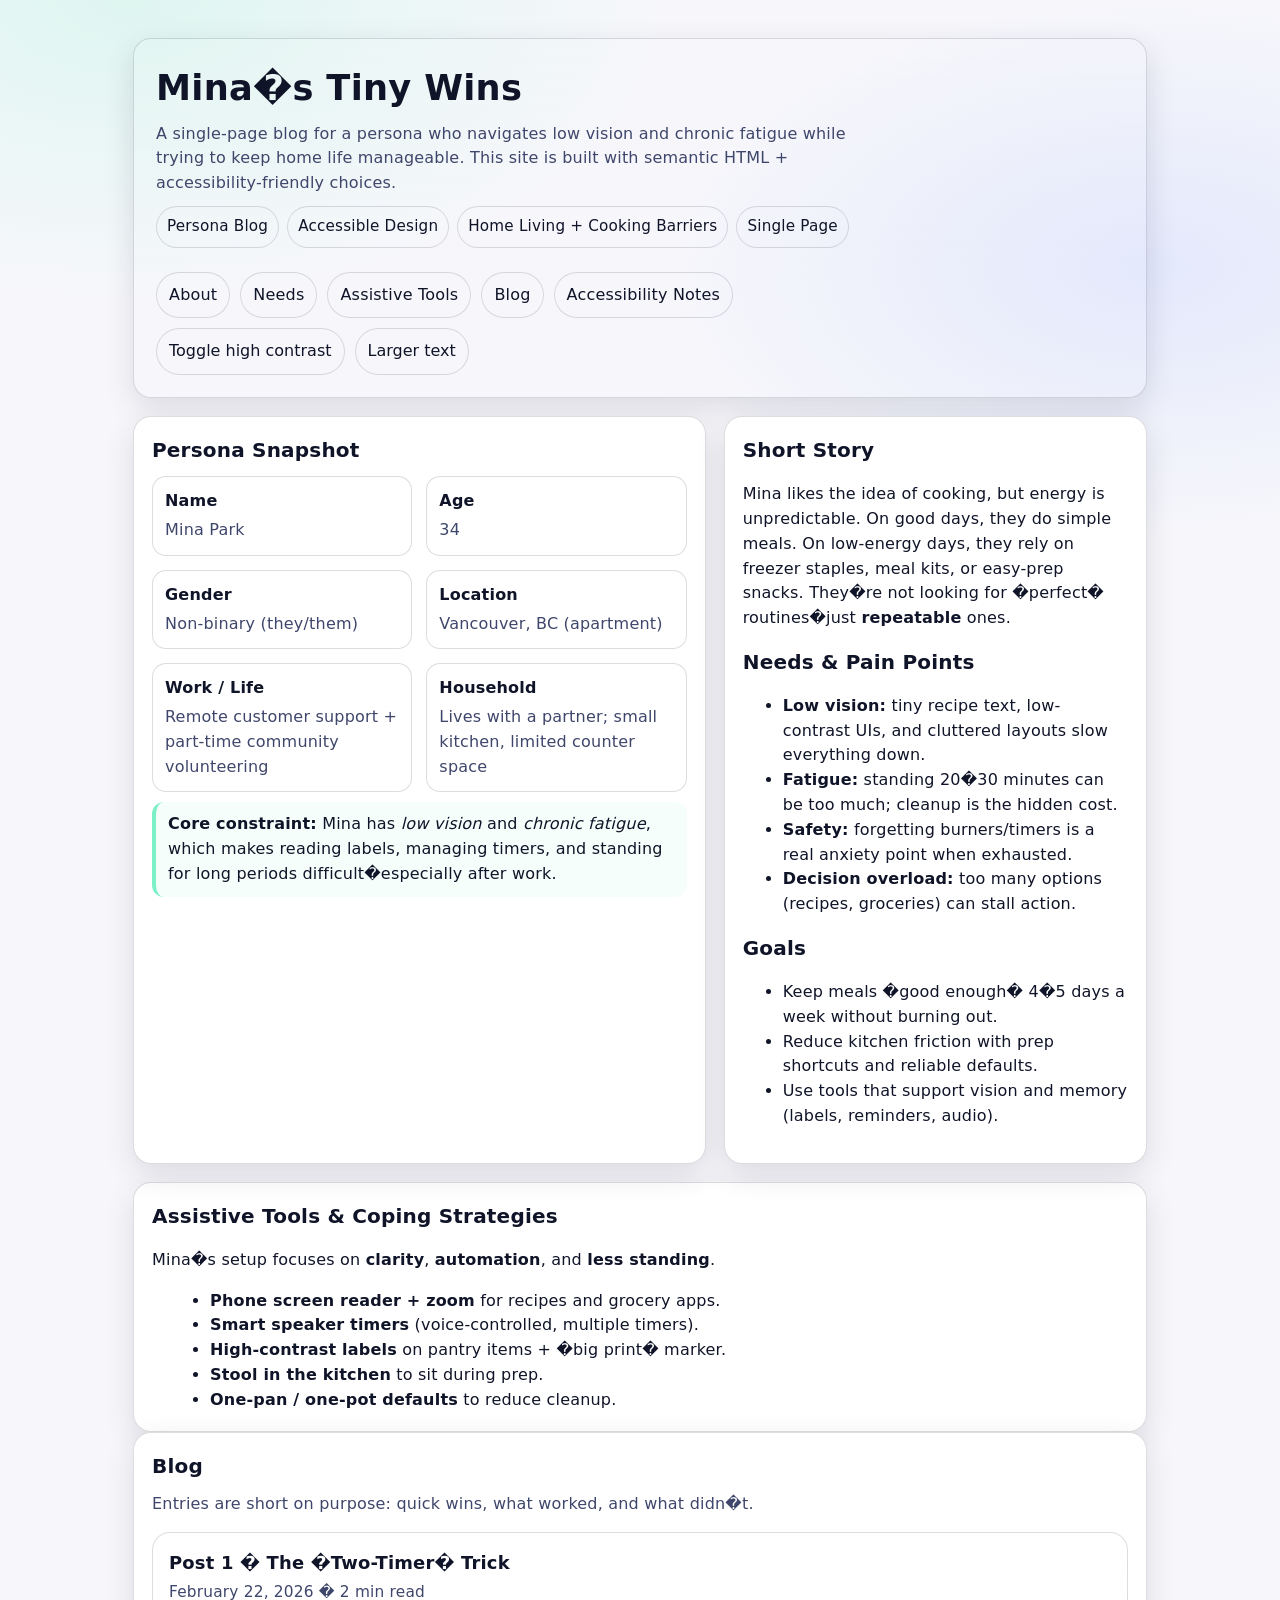
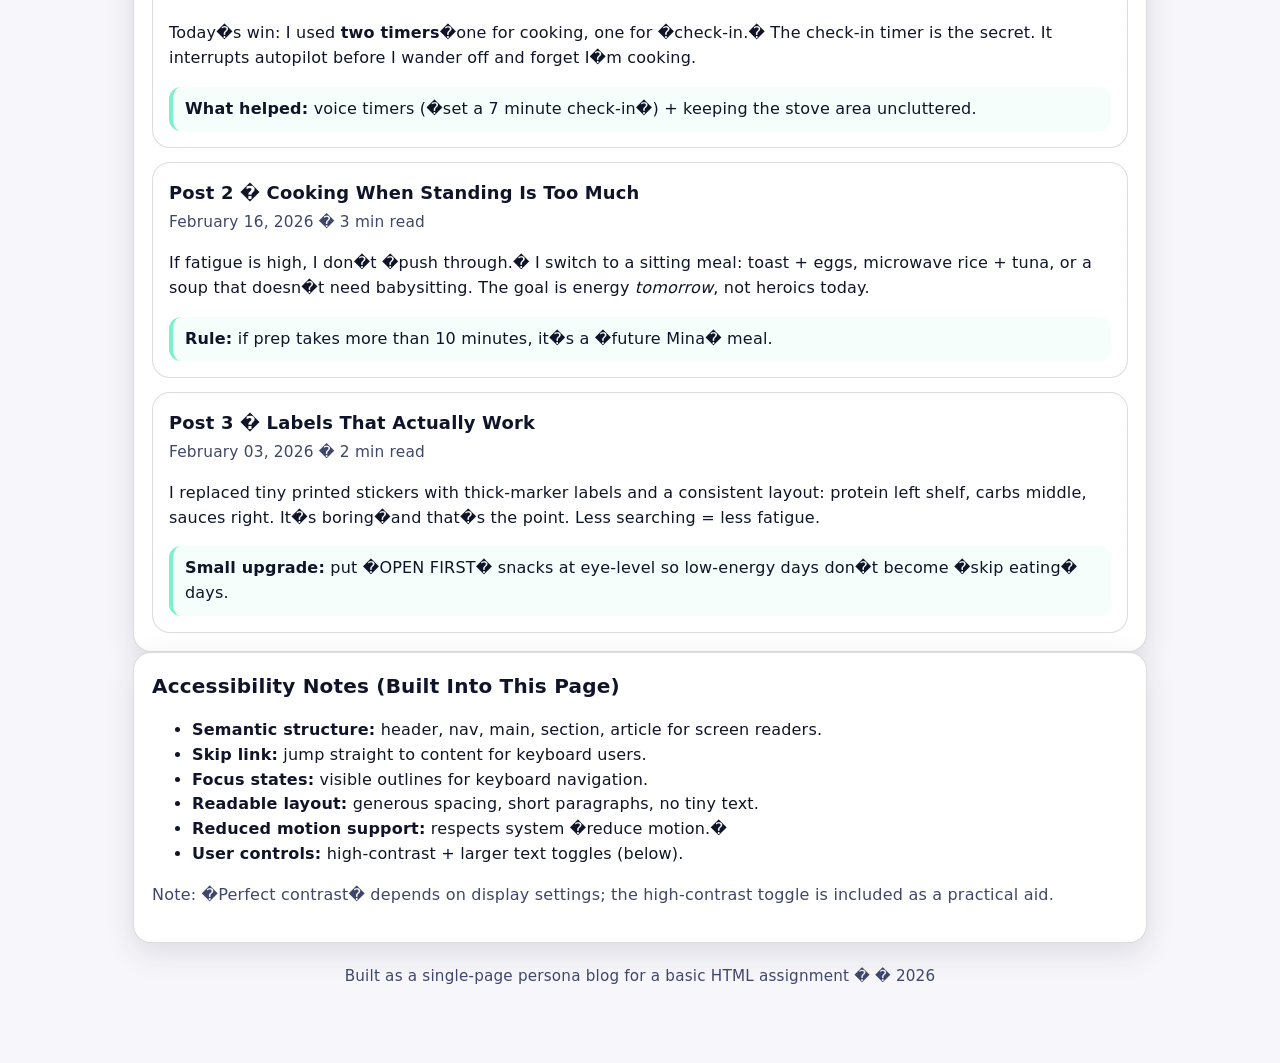
==== index.html @ a6b64fda "Rename" ====
<!doctype html>
<html lang="en">
<head>
    <meta charset="utf-8" />
    <meta name="viewport" content="width=device-width,initial-scale=1" />
    <meta name="description" content="A single-page persona blog built for an accessibility-aware assignment." />
    <title>Mina�s Tiny Wins � Persona Blog</title>

    <style>
        :root {
            --bg: #0f1220;
            --panel: #161a2c;
            --panel2: #1c2140;
            --text: #eef0ff;
            --muted: #b9bde6;
            --accent: #7cf0c7;
            --accent2: #8aa7ff;
            --danger: #ff6b8b;
            --border: rgba(255,255,255,.12);
            --shadow: 0 10px 30px rgba(0,0,0,.35);
            --radius: 18px;
            --max: 1050px;
            --focus: 3px solid var(--accent);
            --font: system-ui, -apple-system, Segoe UI, Roboto, Helvetica, Arial, "Apple Color Emoji","Segoe UI Emoji";
        }

        @media (prefers-color-scheme: light) {
            :root {
                --bg: #f7f7fb;
                --panel: #ffffff;
                --panel2: #f1f3ff;
                --text: #101428;
                --muted: #3f466b;
                --border: rgba(16,20,40,.14);
                --shadow: 0 10px 30px rgba(16,20,40,.12);
            }
        }

        * {
            box-sizing: border-box
        }

        html {
            scroll-behavior: smooth
        }

        body {
            margin: 0;
            font-family: var(--font);
            background: radial-gradient(900px 500px at 10% 0%, rgba(124,240,199,.20), transparent 60%), radial-gradient(900px 500px at 90% 10%, rgba(138,167,255,.18), transparent 55%), var(--bg);
            color: var(--text);
            line-height: 1.55;
            letter-spacing: .2px;
        }

        /* Skip link for keyboard users */
        .skip {
            position: absolute;
            left: -999px;
            top: 10px;
            padding: 10px 14px;
            background: var(--panel);
            border: 1px solid var(--border);
            border-radius: 12px;
            box-shadow: var(--shadow);
            color: var(--text);
            z-index: 999;
        }

            .skip:focus {
                left: 10px;
                outline: var(--focus)
            }

        a {
            color: var(--accent2);
            text-underline-offset: 3px;
        }

            a:focus {
                outline: var(--focus);
                outline-offset: 3px;
                border-radius: 10px;
            }

        button:focus {
            outline: var(--focus);
            outline-offset: 3px
        }

        .wrap {
            max-width: var(--max);
            margin: 0 auto;
            padding: 28px 18px 60px;
        }

        header {
            background: linear-gradient(180deg, rgba(255,255,255,.06), transparent 70%);
            border: 1px solid var(--border);
            border-radius: var(--radius);
            padding: 22px;
            box-shadow: var(--shadow);
            margin-top: 10px;
        }

        .top {
            display: flex;
            gap: 18px;
            align-items: flex-start;
            justify-content: space-between;
            flex-wrap: wrap;
        }

        .brand h1 {
            margin: 0 0 6px;
            font-size: clamp(1.6rem, 3vw, 2.2rem);
            letter-spacing: .3px;
        }

        .brand p {
            margin: 0;
            color: var(--muted);
            max-width: 70ch;
        }

        nav {
            display: flex;
            gap: 10px;
            flex-wrap: wrap;
            align-items: center;
            justify-content: flex-end;
            margin-top: 6px;
        }

            nav a {
                display: inline-block;
                padding: 10px 12px;
                background: rgba(255,255,255,.05);
                border: 1px solid var(--border);
                border-radius: 999px;
                text-decoration: none;
                color: var(--text);
            }

                nav a:hover {
                    border-color: rgba(255,255,255,.22)
                }

                nav a:focus {
                    outline: var(--focus);
                    outline-offset: 3px
                }

        .grid {
            display: grid;
            grid-template-columns: 1.15fr .85fr;
            gap: 18px;
            margin-top: 18px;
        }

        @media (max-width: 920px) {
            .grid {
                grid-template-columns: 1fr
            }
        }

        .card {
            background: var(--panel);
            border: 1px solid var(--border);
            border-radius: var(--radius);
            box-shadow: var(--shadow);
            padding: 18px;
        }

            .card h2 {
                margin: 0 0 10px;
                font-size: 1.25rem;
            }

        .pillrow {
            display: flex;
            flex-wrap: wrap;
            gap: 8px;
            margin-top: 10px;
        }

        .pill {
            font-size: .95rem;
            padding: 8px 10px;
            border-radius: 999px;
            border: 1px solid var(--border);
            background: rgba(255,255,255,.04);
            color: var(--text);
            white-space: nowrap;
        }

        .persona {
            display: grid;
            grid-template-columns: 1fr 1fr;
            gap: 14px;
        }

        @media (max-width: 560px) {
            .persona {
                grid-template-columns: 1fr;
            }
        }

        .kv {
            border: 1px solid var(--border);
            border-radius: 14px;
            padding: 12px;
            background: linear-gradient(180deg, rgba(255,255,255,.05), transparent 60%);
        }

        .k {
            font-weight: 650;
        }

        .v {
            color: var(--muted);
            margin-top: 4px;
        }

        main {
            margin-top: 18px;
        }

        section {
            scroll-margin-top: 14px;
        }

        .posts {
            display: grid;
            grid-template-columns: 1fr;
            gap: 14px;
        }

        article {
            border: 1px solid var(--border);
            border-radius: var(--radius);
            padding: 16px;
            background: linear-gradient(180deg, rgba(255,255,255,.04), transparent 70%), var(--panel);
        }

            article h3 {
                margin: 0 0 4px;
                font-size: 1.12rem;
            }

        .meta {
            color: var(--muted);
            font-size: .96rem;
            margin: 0 0 10px;
        }

        .callout {
            border-left: 4px solid var(--accent);
            padding: 10px 12px;
            border-radius: 12px;
            background: rgba(124,240,199,.08);
            margin-top: 10px;
        }

        .tools ul {
            margin: 10px 0 0 18px;
        }

        .btnbar {
            display: flex;
            gap: 10px;
            flex-wrap: wrap;
            margin-top: 10px;
        }

        .btn {
            cursor: pointer;
            border-radius: 999px;
            padding: 10px 12px;
            border: 1px solid var(--border);
            background: rgba(255,255,255,.06);
            color: var(--text);
            font: inherit;
        }

            .btn:hover {
                border-color: rgba(255,255,255,.25)
            }

            .btn[aria-pressed="true"] {
                border-color: rgba(124,240,199,.55);
                box-shadow: 0 0 0 3px rgba(124,240,199,.12);
            }

        footer {
            margin-top: 22px;
            color: var(--muted);
            text-align: center;
            font-size: .95rem;
        }

        /* Optional high-contrast toggle (adds clarity for low vision) */
        .hc {
            --bg: #000;
            --panel: #000;
            --panel2: #000;
            --text: #fff;
            --muted: #e7e7e7;
            --accent: #00ffd5;
            --accent2: #7aa6ff;
            --border: rgba(255,255,255,.55);
            background: #000 !important;
        }

        /* Respect reduced motion */
        @media (prefers-reduced-motion: reduce) {
            html {
                scroll-behavior: auto
            }

            * {
                transition: none !important;
                animation: none !important;
            }
        }
    </style>
</head>

<body>
    <a class="skip" href="#content">Skip to main content</a>

    <div class="wrap">
        <header role="banner" aria-label="Site header">
            <div class="top">
                <div class="brand">
                    <h1>Mina�s Tiny Wins</h1>
                    <p>
                        A single-page blog for a persona who navigates low vision and chronic fatigue while trying to keep home life manageable.
                        This site is built with semantic HTML + accessibility-friendly choices.
                    </p>
                    <div class="pillrow" aria-label="Quick tags">
                        <span class="pill">Persona Blog</span>
                        <span class="pill">Accessible Design</span>
                        <span class="pill">Home Living + Cooking Barriers</span>
                        <span class="pill">Single Page</span>
                    </div>
                </div>

                <div>
                    <nav aria-label="Primary navigation">
                        <a href="#about">About</a>
                        <a href="#needs">Needs</a>
                        <a href="#tools">Assistive Tools</a>
                        <a href="#posts">Blog</a>
                        <a href="#accessibility">Accessibility Notes</a>
                    </nav>

                    <div class="btnbar" aria-label="View controls">
                        <button class="btn" id="hcBtn" aria-pressed="false" type="button">
                            Toggle high contrast
                        </button>
                        <button class="btn" id="textBtn" aria-pressed="false" type="button">
                            Larger text
                        </button>
                    </div>
                </div>
            </div>
        </header>

        <div class="grid">
            <aside class="card" aria-label="Persona snapshot">
                <h2 id="about">Persona Snapshot</h2>

                <div class="persona">
                    <div class="kv">
                        <div class="k">Name</div>
                        <div class="v">Mina Park</div>
                    </div>
                    <div class="kv">
                        <div class="k">Age</div>
                        <div class="v">34</div>
                    </div>
                    <div class="kv">
                        <div class="k">Gender</div>
                        <div class="v">Non-binary (they/them)</div>
                    </div>
                    <div class="kv">
                        <div class="k">Location</div>
                        <div class="v">Vancouver, BC (apartment)</div>
                    </div>
                    <div class="kv">
                        <div class="k">Work / Life</div>
                        <div class="v">Remote customer support + part-time community volunteering</div>
                    </div>
                    <div class="kv">
                        <div class="k">Household</div>
                        <div class="v">Lives with a partner; small kitchen, limited counter space</div>
                    </div>
                </div>

                <div class="callout" role="note" aria-label="Core constraint">
                    <strong>Core constraint:</strong> Mina has <em>low vision</em> and <em>chronic fatigue</em>, which makes reading labels, managing timers,
                    and standing for long periods difficult�especially after work.
                </div>
            </aside>

            <section class="card" aria-label="Persona story">
                <h2>Short Story</h2>
                <p>
                    Mina likes the idea of cooking, but energy is unpredictable. On good days, they do simple meals.
                    On low-energy days, they rely on freezer staples, meal kits, or easy-prep snacks.
                    They�re not looking for �perfect� routines�just <strong>repeatable</strong> ones.
                </p>

                <h2 id="needs">Needs & Pain Points</h2>
                <ul>
                    <li><strong>Low vision:</strong> tiny recipe text, low-contrast UIs, and cluttered layouts slow everything down.</li>
                    <li><strong>Fatigue:</strong> standing 20�30 minutes can be too much; cleanup is the hidden cost.</li>
                    <li><strong>Safety:</strong> forgetting burners/timers is a real anxiety point when exhausted.</li>
                    <li><strong>Decision overload:</strong> too many options (recipes, groceries) can stall action.</li>
                </ul>

                <h2>Goals</h2>
                <ul>
                    <li>Keep meals �good enough� 4�5 days a week without burning out.</li>
                    <li>Reduce kitchen friction with prep shortcuts and reliable defaults.</li>
                    <li>Use tools that support vision and memory (labels, reminders, audio).</li>
                </ul>
            </section>
        </div>

        <main id="content" tabindex="-1" aria-label="Main content">
            <section class="card tools" id="tools" aria-label="Assistive tools and strategies">
                <h2>Assistive Tools & Coping Strategies</h2>
                <p>Mina�s setup focuses on <strong>clarity</strong>, <strong>automation</strong>, and <strong>less standing</strong>.</p>
                <ul>
                    <li><strong>Phone screen reader + zoom</strong> for recipes and grocery apps.</li>
                    <li><strong>Smart speaker timers</strong> (voice-controlled, multiple timers).</li>
                    <li><strong>High-contrast labels</strong> on pantry items + �big print� marker.</li>
                    <li><strong>Stool in the kitchen</strong> to sit during prep.</li>
                    <li><strong>One-pan / one-pot defaults</strong> to reduce cleanup.</li>
                </ul>
            </section>

            <section class="card" id="posts" aria-label="Blog posts">
                <h2>Blog</h2>
                <p style="color:var(--muted); margin-top:0;">
                    Entries are short on purpose: quick wins, what worked, and what didn�t.
                </p>

                <div class="posts" role="list">
                    <article role="listitem" aria-label="Blog post 1">
                        <h3>Post 1 � The �Two-Timer� Trick</h3>
                        <p class="meta">February 22, 2026 � 2 min read</p>
                        <p>
                            Today�s win: I used <strong>two timers</strong>�one for cooking, one for �check-in.�
                            The check-in timer is the secret. It interrupts autopilot before I wander off and forget I�m cooking.
                        </p>
                        <div class="callout" role="note">
                            <strong>What helped:</strong> voice timers (�set a 7 minute check-in�) + keeping the stove area uncluttered.
                        </div>
                    </article>

                    <article role="listitem" aria-label="Blog post 2">
                        <h3>Post 2 � Cooking When Standing Is Too Much</h3>
                        <p class="meta">February 16, 2026 � 3 min read</p>
                        <p>
                            If fatigue is high, I don�t �push through.� I switch to a sitting meal:
                            toast + eggs, microwave rice + tuna, or a soup that doesn�t need babysitting.
                            The goal is energy <em>tomorrow</em>, not heroics today.
                        </p>
                        <div class="callout" role="note">
                            <strong>Rule:</strong> if prep takes more than 10 minutes, it�s a �future Mina� meal.
                        </div>
                    </article>

                    <article role="listitem" aria-label="Blog post 3">
                        <h3>Post 3 � Labels That Actually Work</h3>
                        <p class="meta">February 03, 2026 � 2 min read</p>
                        <p>
                            I replaced tiny printed stickers with thick-marker labels and a consistent layout:
                            protein left shelf, carbs middle, sauces right. It�s boring�and that�s the point.
                            Less searching = less fatigue.
                        </p>
                        <div class="callout" role="note">
                            <strong>Small upgrade:</strong> put �OPEN FIRST� snacks at eye-level so low-energy days don�t become �skip eating� days.
                        </div>
                    </article>
                </div>
            </section>

            <section class="card" id="accessibility" aria-label="Accessibility notes">
                <h2>Accessibility Notes (Built Into This Page)</h2>
                <ul>
                    <li><strong>Semantic structure:</strong> header, nav, main, section, article for screen readers.</li>
                    <li><strong>Skip link:</strong> jump straight to content for keyboard users.</li>
                    <li><strong>Focus states:</strong> visible outlines for keyboard navigation.</li>
                    <li><strong>Readable layout:</strong> generous spacing, short paragraphs, no tiny text.</li>
                    <li><strong>Reduced motion support:</strong> respects system �reduce motion.�</li>
                    <li><strong>User controls:</strong> high-contrast + larger text toggles (below).</li>
                </ul>
                <p style="color:var(--muted);">
                    Note: �Perfect contrast� depends on display settings; the high-contrast toggle is included as a practical aid.
                </p>
            </section>
        </main>

        <footer role="contentinfo" aria-label="Site footer">
            <p>
                Built as a single-page persona blog for a basic HTML assignment �
                <span aria-label="Copyright">�</span> 2026
            </p>
        </footer>
    </div>

    <script>
    (function(){
      const hcBtn = document.getElementById('hcBtn');
      const textBtn = document.getElementById('textBtn');

      function setPressed(btn, value){
        btn.setAttribute('aria-pressed', value ? 'true' : 'false');
      }

      hcBtn.addEventListener('click', () => {
        document.body.classList.toggle('hc');
        setPressed(hcBtn, document.body.classList.contains('hc'));
      });

      textBtn.addEventListener('click', () => {
        const big = document.documentElement.style.fontSize === '112%';
        document.documentElement.style.fontSize = big ? '' : '112%';
        setPressed(textBtn, !big);
      });
    })();
    </script>
</body>
</html>
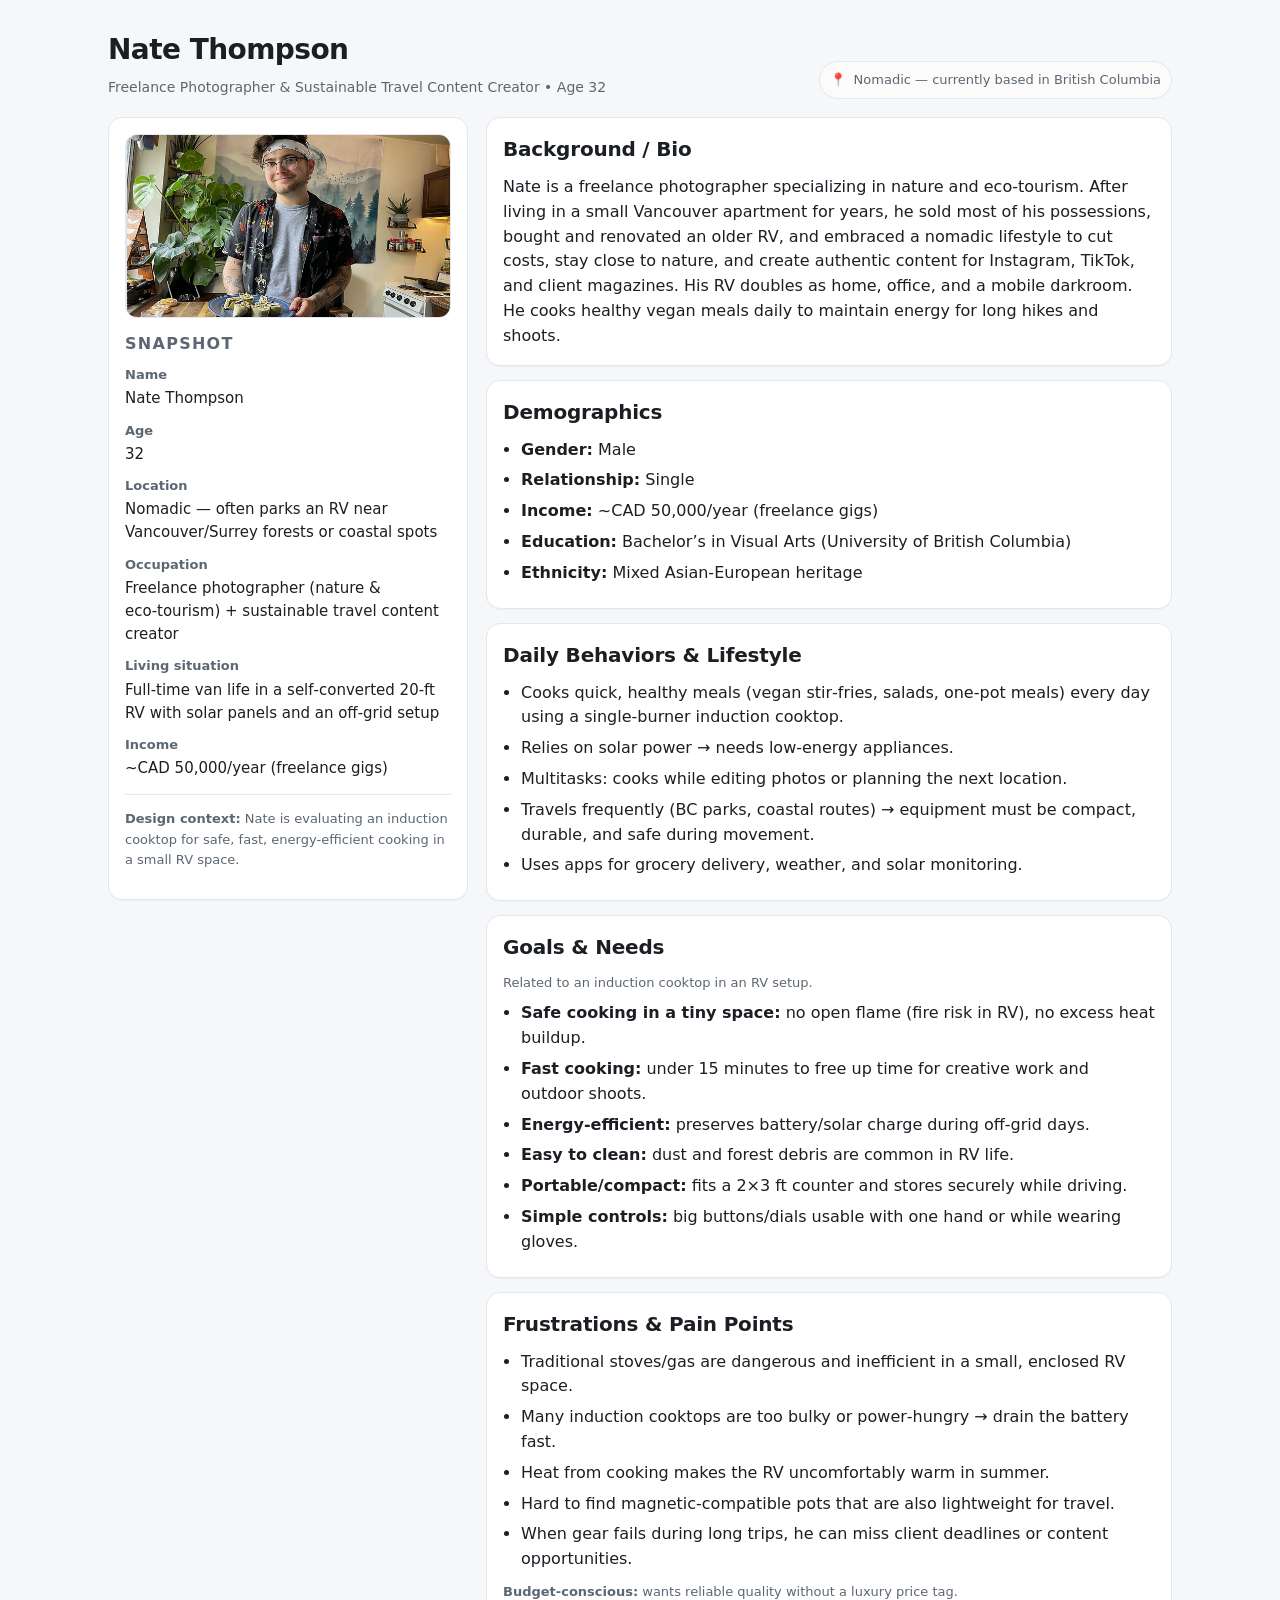
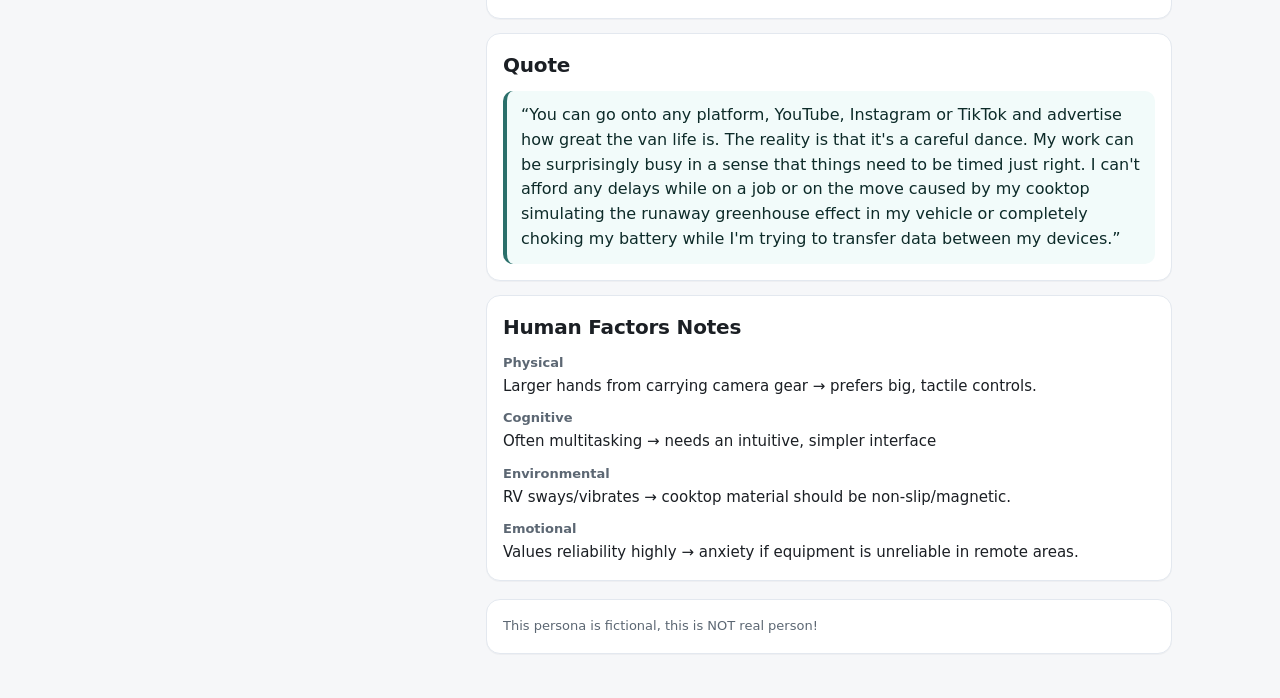
==== commit 45d8ff73: "Site" ====
--- a/index.html
+++ b/index.html
@@ -1,538 +1,165 @@
 <!doctype html>
 <html lang="en">
 <head>
-    <meta charset="utf-8" />
-    <meta name="viewport" content="width=device-width,initial-scale=1" />
-    <meta name="description" content="A single-page persona blog built for an accessibility-aware assignment." />
-    <title>Mina�s Tiny Wins � Persona Blog</title>
+  <meta charset="utf-8" />
+  <meta name="viewport" content="width=device-width, initial-scale=1" />
+  <title>Persona — Nate Thompson</title>
+  <meta name="description" content="Persona biography site for Nate Thompson — freelance photographer & sustainable travel content creator." />
+  <link rel="stylesheet" href="style.css" />
+</head>
+<body>
+  <div class="wrapper">
+    <header>
+      <div>
+        <h1 class="title">Nate Thompson</h1>
+        <p class="subtitle">Freelance Photographer &amp; Sustainable Travel Content Creator • Age 32</p>
+      </div>
+      <div class="badge" aria-label="Location">
+        <span aria-hidden="true">📍</span>
+        <span>Nomadic — currently based in British Columbia</span>
+      </div>
+    </header>
 
-    <style>
-        :root {
-            --bg: #0f1220;
-            --panel: #161a2c;
-            --panel2: #1c2140;
-            --text: #eef0ff;
-            --muted: #b9bde6;
-            --accent: #7cf0c7;
-            --accent2: #8aa7ff;
-            --danger: #ff6b8b;
-            --border: rgba(255,255,255,.12);
-            --shadow: 0 10px 30px rgba(0,0,0,.35);
-            --radius: 18px;
-            --max: 1050px;
-            --focus: 3px solid var(--accent);
-            --font: system-ui, -apple-system, Segoe UI, Roboto, Helvetica, Arial, "Apple Color Emoji","Segoe UI Emoji";
-        }
+    <div class="grid">
+      <!-- Left column: snapshot -->
+      <aside class="card kv">
+        <img class="portrait" src="assets/nate-thompson.jpg" alt="Portrait of Nate Thompson, a fictional persona." />
 
-        @media (prefers-color-scheme: light) {
-            :root {
-                --bg: #f7f7fb;
-                --panel: #ffffff;
-                --panel2: #f1f3ff;
-                --text: #101428;
-                --muted: #3f466b;
-                --border: rgba(16,20,40,.14);
-                --shadow: 0 10px 30px rgba(16,20,40,.12);
-            }
-        }
+        <h2>Snapshot</h2>
+        <dl>
+          <div>
+            <dt>Name</dt>
+            <dd>Nate Thompson</dd>
+          </div>
+          <div>
+            <dt>Age</dt>
+            <dd>32</dd>
+          </div>
+          <div>
+            <dt>Location</dt>
+            <dd>Nomadic — often parks an RV near Vancouver/Surrey forests or coastal spots</dd>
+          </div>
+          <div>
+            <dt>Occupation</dt>
+            <dd>Freelance photographer (nature &amp; eco‑tourism) + sustainable travel content creator</dd>
+          </div>
+          <div>
+            <dt>Living situation</dt>
+            <dd>Full‑time van life in a self‑converted 20‑ft RV with solar panels and an off‑grid setup</dd>
+          </div>
+          <div>
+            <dt>Income</dt>
+            <dd>~CAD 50,000/year (freelance gigs)</dd>
+          </div>
+        </dl>
 
-        * {
-            box-sizing: border-box
-        }
+        <hr />
 
-        html {
-            scroll-behavior: smooth
-        }
+        <p class="small">
+          <strong>Design context:</strong> Nate is evaluating an induction cooktop for safe, fast, energy‑efficient cooking in a small RV space.
+        </p>
+      </aside>
 
-        body {
-            margin: 0;
-            font-family: var(--font);
-            background: radial-gradient(900px 500px at 10% 0%, rgba(124,240,199,.20), transparent 60%), radial-gradient(900px 500px at 90% 10%, rgba(138,167,255,.18), transparent 55%), var(--bg);
-            color: var(--text);
-            line-height: 1.55;
-            letter-spacing: .2px;
-        }
+      <!-- Right column: details -->
+      <main>
+        <section class="card" id="background-bio">
+          <h2>Background / Bio</h2>
+          <p>
+            Nate is a freelance photographer specializing in nature and eco‑tourism. After living in a small Vancouver apartment for years,
+            he sold most of his possessions, bought and renovated an older RV, and embraced a nomadic lifestyle to cut costs, stay close to nature,
+            and create authentic content for Instagram, TikTok, and client magazines. His RV doubles as home, office, and a mobile darkroom.
+            He cooks healthy vegan meals daily to maintain energy for long hikes and shoots.
+          </p>
+        </section>
 
-        /* Skip link for keyboard users */
-        .skip {
-            position: absolute;
-            left: -999px;
-            top: 10px;
-            padding: 10px 14px;
-            background: var(--panel);
-            border: 1px solid var(--border);
-            border-radius: 12px;
-            box-shadow: var(--shadow);
-            color: var(--text);
-            z-index: 999;
-        }
+        <section class="card" id="demographics">
+          <h2>Demographics</h2>
+          <ul>
+            <li><strong>Gender:</strong> Male</li>
+            <li><strong>Relationship:</strong> Single</li>
+            <li><strong>Income:</strong> ~CAD 50,000/year (freelance gigs)</li>
+            <li><strong>Education:</strong> Bachelor’s in Visual Arts (University of British Columbia)</li>
+            <li><strong>Ethnicity:</strong> Mixed Asian‑European heritage</li>
+          </ul>
+        </section>
 
-            .skip:focus {
-                left: 10px;
-                outline: var(--focus)
-            }
+        <section class="card" id="daily-behaviors">
+          <h2>Daily Behaviors &amp; Lifestyle</h2>
+          <ul>
+            <li>Cooks quick, healthy meals (vegan stir‑fries, salads, one‑pot meals) every day using a single‑burner induction cooktop.</li>
+            <li>Relies on solar power → needs low‑energy appliances.</li>
+            <li>Multitasks: cooks while editing photos or planning the next location.</li>
+            <li>Travels frequently (BC parks, coastal routes) → equipment must be compact, durable, and safe during movement.</li>
+            <li>Uses apps for grocery delivery, weather, and solar monitoring.</li>
+          </ul>
+        </section>
 
-        a {
-            color: var(--accent2);
-            text-underline-offset: 3px;
-        }
+        <section class="card" id="goals-needs">
+          <h2>Goals &amp; Needs</h2>
+          <p class="small">Related to an induction cooktop in an RV setup.</p>
+          <ul>
+            <li><strong>Safe cooking in a tiny space:</strong> no open flame (fire risk in RV), no excess heat buildup.</li>
+            <li><strong>Fast cooking:</strong> under 15 minutes to free up time for creative work and outdoor shoots.</li>
+            <li><strong>Energy‑efficient:</strong> preserves battery/solar charge during off‑grid days.</li>
+            <li><strong>Easy to clean:</strong> dust and forest debris are common in RV life.</li>
+            <li><strong>Portable/compact:</strong> fits a 2×3 ft counter and stores securely while driving.</li>
+            <li><strong>Simple controls:</strong> big buttons/dials usable with one hand or while wearing gloves.</li>
+          </ul>
+        </section>
 
-            a:focus {
-                outline: var(--focus);
-                outline-offset: 3px;
-                border-radius: 10px;
-            }
+        <section class="card" id="frustrations">
+          <h2>Frustrations &amp; Pain Points</h2>
+          <ul>
+            <li>Traditional stoves/gas are dangerous and inefficient in a small, enclosed RV space.</li>
+            <li>Many induction cooktops are too bulky or power‑hungry → drain the battery fast.</li>
+            <li>Heat from cooking makes the RV uncomfortably warm in summer.</li>
+            <li>Hard to find magnetic‑compatible pots that are also lightweight for travel.</li>
+            <li>When gear fails during long trips, he can miss client deadlines or content opportunities.</li>
+          </ul>
+          <p class="small" style="margin-top:10px;">
+            <strong>Budget‑conscious:</strong> wants reliable quality without a luxury price tag.
+          </p>
+        </section>
 
-        button:focus {
-            outline: var(--focus);
-            outline-offset: 3px
-        }
+        <section class="card" id="quote">
+          <h2>Quote</h2>
+          <blockquote>
+            “You can go onto any platform, YouTube, Instagram or TikTok and advertise how great the van life is. The reality is that it's a careful
+              dance. My work can be surprisingly busy in a sense that things need to be timed just right. I can't afford any delays while on a job
+              or on the move caused by my cooktop simulating the runaway greenhouse effect in my vehicle or completely choking my battery while I'm
+              trying to transfer data between my devices.”
+          </blockquote>
+        </section>
 
-        .wrap {
-            max-width: var(--max);
-            margin: 0 auto;
-            padding: 28px 18px 60px;
-        }
+        <section class="card" id="human-factors">
+          <h2>Human Factors Notes</h2>
+          <dl>
+            <div>
+              <dt>Physical</dt>
+              <dd>Larger hands from carrying camera gear → prefers big, tactile controls.</dd>
+            </div>
+            <div>
+              <dt>Cognitive</dt>
+              <dd>Often multitasking → needs an intuitive, simpler interface</dd>
+            </div>
+            <div>
+              <dt>Environmental</dt>
+              <dd>RV sways/vibrates → cooktop material should be non-slip/magnetic.</dd>
+            </div>
+            <div>
+              <dt>Emotional</dt>
+              <dd>Values reliability highly → anxiety if equipment is unreliable in remote areas.</dd>
+            </div>
+          </dl>
+        </section>
 
-        header {
-            background: linear-gradient(180deg, rgba(255,255,255,.06), transparent 70%);
-            border: 1px solid var(--border);
-            border-radius: var(--radius);
-            padding: 22px;
-            box-shadow: var(--shadow);
-            margin-top: 10px;
-        }
-
-        .top {
-            display: flex;
-            gap: 18px;
-            align-items: flex-start;
-            justify-content: space-between;
-            flex-wrap: wrap;
-        }
-
-        .brand h1 {
-            margin: 0 0 6px;
-            font-size: clamp(1.6rem, 3vw, 2.2rem);
-            letter-spacing: .3px;
-        }
-
-        .brand p {
-            margin: 0;
-            color: var(--muted);
-            max-width: 70ch;
-        }
-
-        nav {
-            display: flex;
-            gap: 10px;
-            flex-wrap: wrap;
-            align-items: center;
-            justify-content: flex-end;
-            margin-top: 6px;
-        }
-
-            nav a {
-                display: inline-block;
-                padding: 10px 12px;
-                background: rgba(255,255,255,.05);
-                border: 1px solid var(--border);
-                border-radius: 999px;
-                text-decoration: none;
-                color: var(--text);
-            }
-
-                nav a:hover {
-                    border-color: rgba(255,255,255,.22)
-                }
-
-                nav a:focus {
-                    outline: var(--focus);
-                    outline-offset: 3px
-                }
-
-        .grid {
-            display: grid;
-            grid-template-columns: 1.15fr .85fr;
-            gap: 18px;
-            margin-top: 18px;
-        }
-
-        @media (max-width: 920px) {
-            .grid {
-                grid-template-columns: 1fr
-            }
-        }
-
-        .card {
-            background: var(--panel);
-            border: 1px solid var(--border);
-            border-radius: var(--radius);
-            box-shadow: var(--shadow);
-            padding: 18px;
-        }
-
-            .card h2 {
-                margin: 0 0 10px;
-                font-size: 1.25rem;
-            }
-
-        .pillrow {
-            display: flex;
-            flex-wrap: wrap;
-            gap: 8px;
-            margin-top: 10px;
-        }
-
-        .pill {
-            font-size: .95rem;
-            padding: 8px 10px;
-            border-radius: 999px;
-            border: 1px solid var(--border);
-            background: rgba(255,255,255,.04);
-            color: var(--text);
-            white-space: nowrap;
-        }
-
-        .persona {
-            display: grid;
-            grid-template-columns: 1fr 1fr;
-            gap: 14px;
-        }
-
-        @media (max-width: 560px) {
-            .persona {
-                grid-template-columns: 1fr;
-            }
-        }
-
-        .kv {
-            border: 1px solid var(--border);
-            border-radius: 14px;
-            padding: 12px;
-            background: linear-gradient(180deg, rgba(255,255,255,.05), transparent 60%);
-        }
-
-        .k {
-            font-weight: 650;
-        }
-
-        .v {
-            color: var(--muted);
-            margin-top: 4px;
-        }
-
-        main {
-            margin-top: 18px;
-        }
-
-        section {
-            scroll-margin-top: 14px;
-        }
-
-        .posts {
-            display: grid;
-            grid-template-columns: 1fr;
-            gap: 14px;
-        }
-
-        article {
-            border: 1px solid var(--border);
-            border-radius: var(--radius);
-            padding: 16px;
-            background: linear-gradient(180deg, rgba(255,255,255,.04), transparent 70%), var(--panel);
-        }
-
-            article h3 {
-                margin: 0 0 4px;
-                font-size: 1.12rem;
-            }
-
-        .meta {
-            color: var(--muted);
-            font-size: .96rem;
-            margin: 0 0 10px;
-        }
-
-        .callout {
-            border-left: 4px solid var(--accent);
-            padding: 10px 12px;
-            border-radius: 12px;
-            background: rgba(124,240,199,.08);
-            margin-top: 10px;
-        }
-
-        .tools ul {
-            margin: 10px 0 0 18px;
-        }
-
-        .btnbar {
-            display: flex;
-            gap: 10px;
-            flex-wrap: wrap;
-            margin-top: 10px;
-        }
-
-        .btn {
-            cursor: pointer;
-            border-radius: 999px;
-            padding: 10px 12px;
-            border: 1px solid var(--border);
-            background: rgba(255,255,255,.06);
-            color: var(--text);
-            font: inherit;
-        }
-
-            .btn:hover {
-                border-color: rgba(255,255,255,.25)
-            }
-
-            .btn[aria-pressed="true"] {
-                border-color: rgba(124,240,199,.55);
-                box-shadow: 0 0 0 3px rgba(124,240,199,.12);
-            }
-
-        footer {
-            margin-top: 22px;
-            color: var(--muted);
-            text-align: center;
-            font-size: .95rem;
-        }
-
-        /* Optional high-contrast toggle (adds clarity for low vision) */
-        .hc {
-            --bg: #000;
-            --panel: #000;
-            --panel2: #000;
-            --text: #fff;
-            --muted: #e7e7e7;
-            --accent: #00ffd5;
-            --accent2: #7aa6ff;
-            --border: rgba(255,255,255,.55);
-            background: #000 !important;
-        }
-
-        /* Respect reduced motion */
-        @media (prefers-reduced-motion: reduce) {
-            html {
-                scroll-behavior: auto
-            }
-
-            * {
-                transition: none !important;
-                animation: none !important;
-            }
-        }
-    </style>
-</head>
-
-<body>
-    <a class="skip" href="#content">Skip to main content</a>
-
-    <div class="wrap">
-        <header role="banner" aria-label="Site header">
-            <div class="top">
-                <div class="brand">
-                    <h1>Mina�s Tiny Wins</h1>
-                    <p>
-                        A single-page blog for a persona who navigates low vision and chronic fatigue while trying to keep home life manageable.
-                        This site is built with semantic HTML + accessibility-friendly choices.
-                    </p>
-                    <div class="pillrow" aria-label="Quick tags">
-                        <span class="pill">Persona Blog</span>
-                        <span class="pill">Accessible Design</span>
-                        <span class="pill">Home Living + Cooking Barriers</span>
-                        <span class="pill">Single Page</span>
-                    </div>
-                </div>
-
-                <div>
-                    <nav aria-label="Primary navigation">
-                        <a href="#about">About</a>
-                        <a href="#needs">Needs</a>
-                        <a href="#tools">Assistive Tools</a>
-                        <a href="#posts">Blog</a>
-                        <a href="#accessibility">Accessibility Notes</a>
-                    </nav>
-
-                    <div class="btnbar" aria-label="View controls">
-                        <button class="btn" id="hcBtn" aria-pressed="false" type="button">
-                            Toggle high contrast
-                        </button>
-                        <button class="btn" id="textBtn" aria-pressed="false" type="button">
-                            Larger text
-                        </button>
-                    </div>
-                </div>
-            </div>
-        </header>
-
-        <div class="grid">
-            <aside class="card" aria-label="Persona snapshot">
-                <h2 id="about">Persona Snapshot</h2>
-
-                <div class="persona">
-                    <div class="kv">
-                        <div class="k">Name</div>
-                        <div class="v">Mina Park</div>
-                    </div>
-                    <div class="kv">
-                        <div class="k">Age</div>
-                        <div class="v">34</div>
-                    </div>
-                    <div class="kv">
-                        <div class="k">Gender</div>
-                        <div class="v">Non-binary (they/them)</div>
-                    </div>
-                    <div class="kv">
-                        <div class="k">Location</div>
-                        <div class="v">Vancouver, BC (apartment)</div>
-                    </div>
-                    <div class="kv">
-                        <div class="k">Work / Life</div>
-                        <div class="v">Remote customer support + part-time community volunteering</div>
-                    </div>
-                    <div class="kv">
-                        <div class="k">Household</div>
-                        <div class="v">Lives with a partner; small kitchen, limited counter space</div>
-                    </div>
-                </div>
-
-                <div class="callout" role="note" aria-label="Core constraint">
-                    <strong>Core constraint:</strong> Mina has <em>low vision</em> and <em>chronic fatigue</em>, which makes reading labels, managing timers,
-                    and standing for long periods difficult�especially after work.
-                </div>
-            </aside>
-
-            <section class="card" aria-label="Persona story">
-                <h2>Short Story</h2>
-                <p>
-                    Mina likes the idea of cooking, but energy is unpredictable. On good days, they do simple meals.
-                    On low-energy days, they rely on freezer staples, meal kits, or easy-prep snacks.
-                    They�re not looking for �perfect� routines�just <strong>repeatable</strong> ones.
-                </p>
-
-                <h2 id="needs">Needs & Pain Points</h2>
-                <ul>
-                    <li><strong>Low vision:</strong> tiny recipe text, low-contrast UIs, and cluttered layouts slow everything down.</li>
-                    <li><strong>Fatigue:</strong> standing 20�30 minutes can be too much; cleanup is the hidden cost.</li>
-                    <li><strong>Safety:</strong> forgetting burners/timers is a real anxiety point when exhausted.</li>
-                    <li><strong>Decision overload:</strong> too many options (recipes, groceries) can stall action.</li>
-                </ul>
-
-                <h2>Goals</h2>
-                <ul>
-                    <li>Keep meals �good enough� 4�5 days a week without burning out.</li>
-                    <li>Reduce kitchen friction with prep shortcuts and reliable defaults.</li>
-                    <li>Use tools that support vision and memory (labels, reminders, audio).</li>
-                </ul>
-            </section>
-        </div>
-
-        <main id="content" tabindex="-1" aria-label="Main content">
-            <section class="card tools" id="tools" aria-label="Assistive tools and strategies">
-                <h2>Assistive Tools & Coping Strategies</h2>
-                <p>Mina�s setup focuses on <strong>clarity</strong>, <strong>automation</strong>, and <strong>less standing</strong>.</p>
-                <ul>
-                    <li><strong>Phone screen reader + zoom</strong> for recipes and grocery apps.</li>
-                    <li><strong>Smart speaker timers</strong> (voice-controlled, multiple timers).</li>
-                    <li><strong>High-contrast labels</strong> on pantry items + �big print� marker.</li>
-                    <li><strong>Stool in the kitchen</strong> to sit during prep.</li>
-                    <li><strong>One-pan / one-pot defaults</strong> to reduce cleanup.</li>
-                </ul>
-            </section>
-
-            <section class="card" id="posts" aria-label="Blog posts">
-                <h2>Blog</h2>
-                <p style="color:var(--muted); margin-top:0;">
-                    Entries are short on purpose: quick wins, what worked, and what didn�t.
-                </p>
-
-                <div class="posts" role="list">
-                    <article role="listitem" aria-label="Blog post 1">
-                        <h3>Post 1 � The �Two-Timer� Trick</h3>
-                        <p class="meta">February 22, 2026 � 2 min read</p>
-                        <p>
-                            Today�s win: I used <strong>two timers</strong>�one for cooking, one for �check-in.�
-                            The check-in timer is the secret. It interrupts autopilot before I wander off and forget I�m cooking.
-                        </p>
-                        <div class="callout" role="note">
-                            <strong>What helped:</strong> voice timers (�set a 7 minute check-in�) + keeping the stove area uncluttered.
-                        </div>
-                    </article>
-
-                    <article role="listitem" aria-label="Blog post 2">
-                        <h3>Post 2 � Cooking When Standing Is Too Much</h3>
-                        <p class="meta">February 16, 2026 � 3 min read</p>
-                        <p>
-                            If fatigue is high, I don�t �push through.� I switch to a sitting meal:
-                            toast + eggs, microwave rice + tuna, or a soup that doesn�t need babysitting.
-                            The goal is energy <em>tomorrow</em>, not heroics today.
-                        </p>
-                        <div class="callout" role="note">
-                            <strong>Rule:</strong> if prep takes more than 10 minutes, it�s a �future Mina� meal.
-                        </div>
-                    </article>
-
-                    <article role="listitem" aria-label="Blog post 3">
-                        <h3>Post 3 � Labels That Actually Work</h3>
-                        <p class="meta">February 03, 2026 � 2 min read</p>
-                        <p>
-                            I replaced tiny printed stickers with thick-marker labels and a consistent layout:
-                            protein left shelf, carbs middle, sauces right. It�s boring�and that�s the point.
-                            Less searching = less fatigue.
-                        </p>
-                        <div class="callout" role="note">
-                            <strong>Small upgrade:</strong> put �OPEN FIRST� snacks at eye-level so low-energy days don�t become �skip eating� days.
-                        </div>
-                    </article>
-                </div>
-            </section>
-
-            <section class="card" id="accessibility" aria-label="Accessibility notes">
-                <h2>Accessibility Notes (Built Into This Page)</h2>
-                <ul>
-                    <li><strong>Semantic structure:</strong> header, nav, main, section, article for screen readers.</li>
-                    <li><strong>Skip link:</strong> jump straight to content for keyboard users.</li>
-                    <li><strong>Focus states:</strong> visible outlines for keyboard navigation.</li>
-                    <li><strong>Readable layout:</strong> generous spacing, short paragraphs, no tiny text.</li>
-                    <li><strong>Reduced motion support:</strong> respects system �reduce motion.�</li>
-                    <li><strong>User controls:</strong> high-contrast + larger text toggles (below).</li>
-                </ul>
-                <p style="color:var(--muted);">
-                    Note: �Perfect contrast� depends on display settings; the high-contrast toggle is included as a practical aid.
-                </p>
-            </section>
-        </main>
-
-        <footer role="contentinfo" aria-label="Site footer">
-            <p>
-                Built as a single-page persona blog for a basic HTML assignment �
-                <span aria-label="Copyright">�</span> 2026
-            </p>
+        <footer class="card">
+          <p class="small" style="margin:0;">
+            This persona is fictional, this is NOT real person!
+          </p>
         </footer>
+      </main>
     </div>
-
-    <script>
-    (function(){
-      const hcBtn = document.getElementById('hcBtn');
-      const textBtn = document.getElementById('textBtn');
-
-      function setPressed(btn, value){
-        btn.setAttribute('aria-pressed', value ? 'true' : 'false');
-      }
-
-      hcBtn.addEventListener('click', () => {
-        document.body.classList.toggle('hc');
-        setPressed(hcBtn, document.body.classList.contains('hc'));
-      });
-
-      textBtn.addEventListener('click', () => {
-        const big = document.documentElement.style.fontSize === '112%';
-        document.documentElement.style.fontSize = big ? '' : '112%';
-        setPressed(textBtn, !big);
-      });
-    })();
-    </script>
+  </div>
 </body>
-</html>+</html>
--- a/style.css
+++ b/style.css
@@ -0,0 +1,163 @@
+:root{
+  --bg:#f6f7f9;
+  --card:#ffffff;
+  --text:#1b1f24;
+  --muted:#5c6773;
+  --border:#e3e8ef;
+  --accent:#2a6f6a;
+}
+
+*{ box-sizing:border-box; }
+html, body{ height:100%; }
+body{
+  margin:0;
+  font-family: system-ui, -apple-system, Segoe UI, Roboto, Helvetica, Arial, "Apple Color Emoji","Segoe UI Emoji";
+  color:var(--text);
+  background:var(--bg);
+  line-height:1.55;
+}
+
+a{ color:var(--accent); }
+
+.wrapper{
+  max-width:1100px;
+  margin:0 auto;
+  padding:28px 18px 44px;
+}
+
+header{
+  display:flex;
+  justify-content:space-between;
+  align-items:flex-end;
+  gap:12px;
+  margin-bottom:18px;
+}
+
+header .title{
+  margin:0;
+  font-size:28px;
+  letter-spacing:-0.02em;
+}
+
+header .subtitle{
+  margin:6px 0 0;
+  color:var(--muted);
+  font-size:14px;
+}
+
+.badge{
+  display:inline-flex;
+  align-items:center;
+  gap:8px;
+  padding:8px 10px;
+  border:1px solid var(--border);
+  border-radius:999px;
+  background:rgba(255,255,255,.6);
+  color:var(--muted);
+  font-size:13px;
+  white-space:nowrap;
+}
+
+.grid{
+  display:grid;
+  grid-template-columns: 360px 1fr;
+  gap:18px;
+  align-items:start;
+}
+
+.card{
+  background:var(--card);
+  border:1px solid var(--border);
+  border-radius:14px;
+  padding:16px;
+  box-shadow: 0 1px 0 rgba(16,24,40,.03);
+}
+
+.portrait{
+  width:100%;
+  height:auto;
+  border-radius:12px;
+  border:1px solid var(--border);
+  display:block;
+}
+
+.kv h2{
+  margin:14px 0 8px;
+  font-size:16px;
+  color:var(--muted);
+  font-weight:600;
+  text-transform:uppercase;
+  letter-spacing:.08em;
+}
+
+dl{
+  margin:0;
+  display:grid;
+  grid-template-columns: 1fr;
+  gap:10px;
+}
+
+dt{
+  font-weight:650;
+  font-size:13px;
+  color:var(--muted);
+  margin:0;
+}
+
+dd{
+  margin:2px 0 0;
+  font-size:15px;
+}
+
+main h2{
+  margin:0 0 10px;
+  font-size:20px;
+  letter-spacing:-0.01em;
+}
+
+section{
+  margin-bottom:14px;
+}
+
+section p{
+  margin:0;
+}
+
+ul{
+  margin:8px 0 0 18px;
+  padding:0;
+}
+
+li{ margin:6px 0; }
+
+blockquote{
+  margin:10px 0 0;
+  padding:12px 14px;
+  border-left:4px solid var(--accent);
+  background: #f2fbfa;
+  border-radius:10px;
+  color:#0d2b29;
+}
+
+.small{
+  color:var(--muted);
+  font-size:13px;
+}
+
+hr{
+  border:0;
+  border-top:1px solid var(--border);
+  margin:14px 0;
+}
+
+footer{
+  margin-top:18px;
+  color:var(--muted);
+  font-size:12px;
+}
+
+@media (max-width: 880px){
+  .grid{ grid-template-columns: 1fr; }
+  header{ align-items:flex-start; }
+  .badge{ align-self:flex-start; }
+}
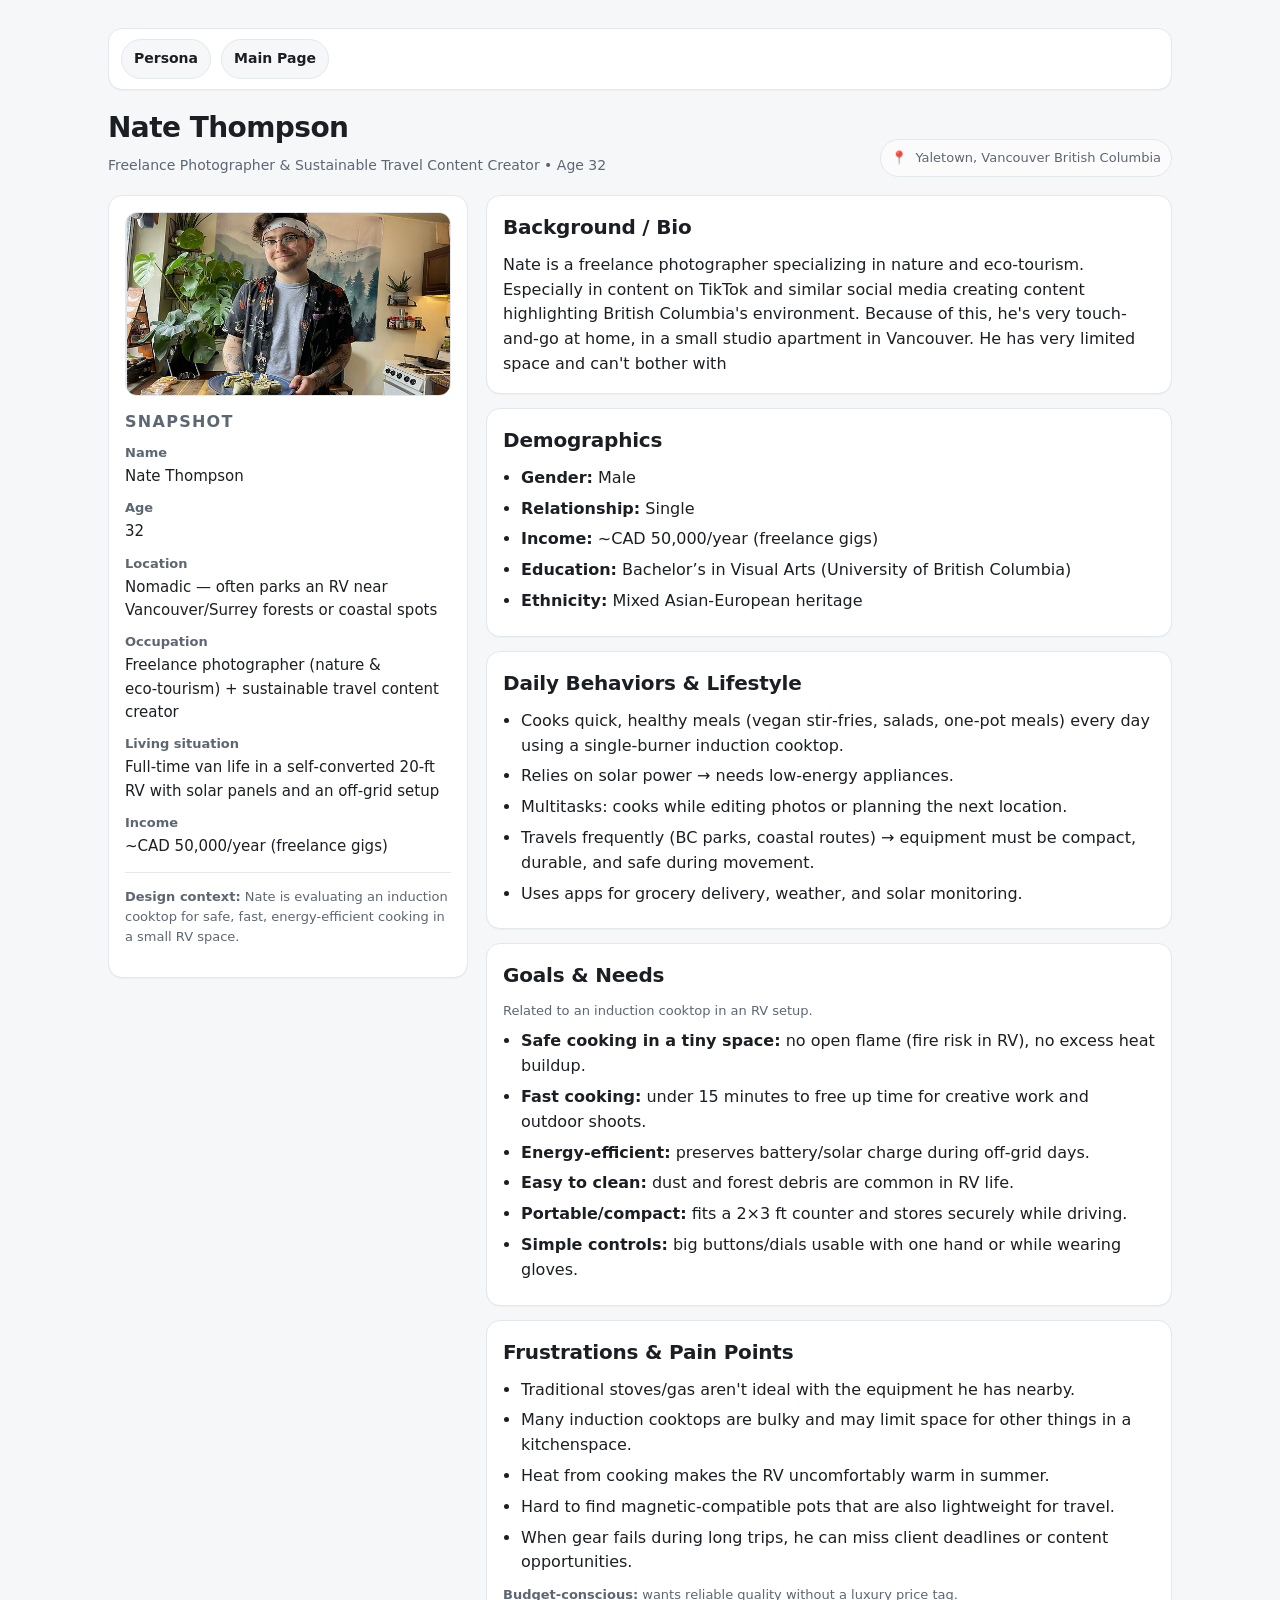
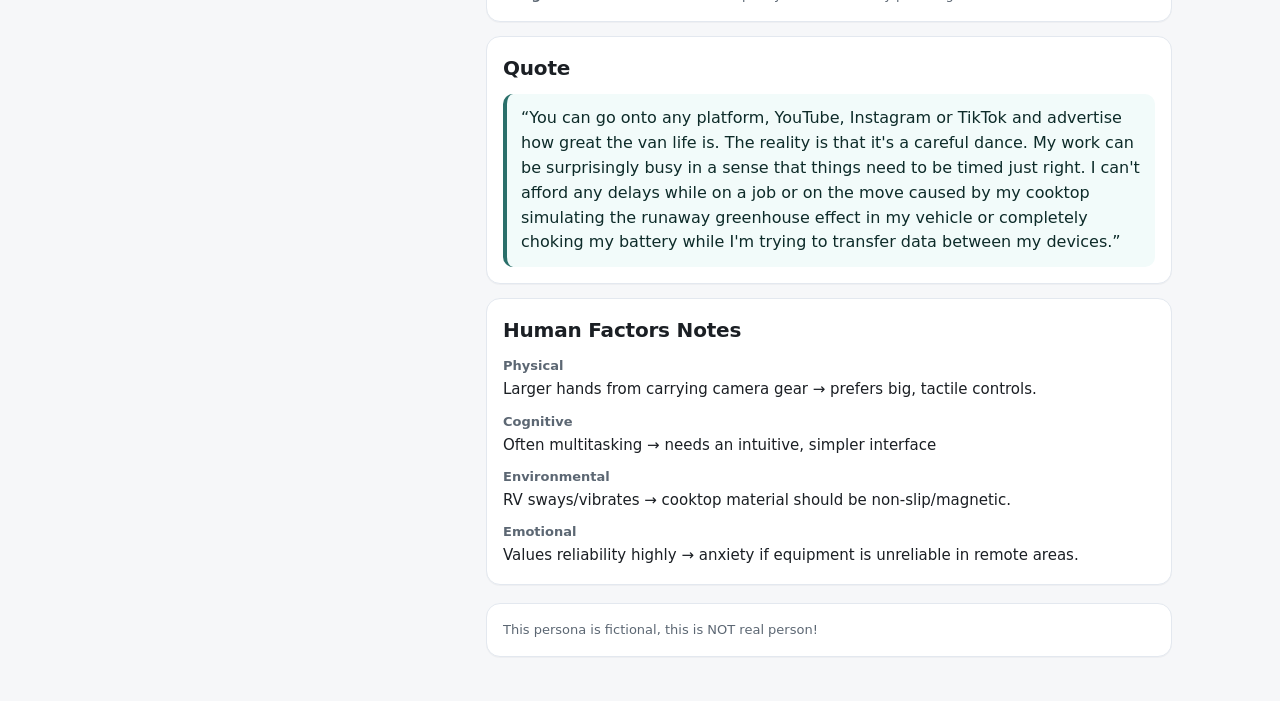
==== commit 59f000f2: "Blog Update" ====
--- a/index.html
+++ b/index.html
@@ -8,158 +8,161 @@
   <link rel="stylesheet" href="style.css" />
 </head>
 <body>
-  <div class="wrapper">
-    <header>
-      <div>
-        <h1 class="title">Nate Thompson</h1>
-        <p class="subtitle">Freelance Photographer &amp; Sustainable Travel Content Creator • Age 32</p>
-      </div>
-      <div class="badge" aria-label="Location">
-        <span aria-hidden="true">📍</span>
-        <span>Nomadic — currently based in British Columbia</span>
-      </div>
-    </header>
+    <div class="wrapper">
+        <nav class="top-nav" aria-label="Primary navigation">
+            <a href="index.html">Persona</a>
+            <a href="main.html">Main Page</a>
+        </nav>
+        <header>
+            <div>
+                <h1 class="title">Nate Thompson</h1>
+                <p class="subtitle">Freelance Photographer &amp; Sustainable Travel Content Creator • Age 32</p>
+            </div>
+            <div class="badge" aria-label="Location">
+                <span aria-hidden="true">📍</span>
+                <span>Yaletown, Vancouver British Columbia</span>
+            </div>
+        </header>
 
-    <div class="grid">
-      <!-- Left column: snapshot -->
-      <aside class="card kv">
-        <img class="portrait" src="assets/nate-thompson.jpg" alt="Portrait of Nate Thompson, a fictional persona." />
+        <div class="grid">
+            <!-- Left column: snapshot -->
+            <aside class="card kv">
+                <img class="portrait" src="assets/nate-thompson.jpg" alt="Portrait of Nate Thompson, a fictional persona." />
 
-        <h2>Snapshot</h2>
-        <dl>
-          <div>
-            <dt>Name</dt>
-            <dd>Nate Thompson</dd>
-          </div>
-          <div>
-            <dt>Age</dt>
-            <dd>32</dd>
-          </div>
-          <div>
-            <dt>Location</dt>
-            <dd>Nomadic — often parks an RV near Vancouver/Surrey forests or coastal spots</dd>
-          </div>
-          <div>
-            <dt>Occupation</dt>
-            <dd>Freelance photographer (nature &amp; eco‑tourism) + sustainable travel content creator</dd>
-          </div>
-          <div>
-            <dt>Living situation</dt>
-            <dd>Full‑time van life in a self‑converted 20‑ft RV with solar panels and an off‑grid setup</dd>
-          </div>
-          <div>
-            <dt>Income</dt>
-            <dd>~CAD 50,000/year (freelance gigs)</dd>
-          </div>
-        </dl>
+                <h2>Snapshot</h2>
+                <dl>
+                    <div>
+                        <dt>Name</dt>
+                        <dd>Nate Thompson</dd>
+                    </div>
+                    <div>
+                        <dt>Age</dt>
+                        <dd>32</dd>
+                    </div>
+                    <div>
+                        <dt>Location</dt>
+                        <dd>Nomadic — often parks an RV near Vancouver/Surrey forests or coastal spots</dd>
+                    </div>
+                    <div>
+                        <dt>Occupation</dt>
+                        <dd>Freelance photographer (nature &amp; eco‑tourism) + sustainable travel content creator</dd>
+                    </div>
+                    <div>
+                        <dt>Living situation</dt>
+                        <dd>Full‑time van life in a self‑converted 20‑ft RV with solar panels and an off‑grid setup</dd>
+                    </div>
+                    <div>
+                        <dt>Income</dt>
+                        <dd>~CAD 50,000/year (freelance gigs)</dd>
+                    </div>
+                </dl>
 
-        <hr />
+                <hr />
 
-        <p class="small">
-          <strong>Design context:</strong> Nate is evaluating an induction cooktop for safe, fast, energy‑efficient cooking in a small RV space.
-        </p>
-      </aside>
+                <p class="small">
+                    <strong>Design context:</strong> Nate is evaluating an induction cooktop for safe, fast, energy‑efficient cooking in a small RV space.
+                </p>
+            </aside>
 
-      <!-- Right column: details -->
-      <main>
-        <section class="card" id="background-bio">
-          <h2>Background / Bio</h2>
-          <p>
-            Nate is a freelance photographer specializing in nature and eco‑tourism. After living in a small Vancouver apartment for years,
-            he sold most of his possessions, bought and renovated an older RV, and embraced a nomadic lifestyle to cut costs, stay close to nature,
-            and create authentic content for Instagram, TikTok, and client magazines. His RV doubles as home, office, and a mobile darkroom.
-            He cooks healthy vegan meals daily to maintain energy for long hikes and shoots.
-          </p>
-        </section>
+            <!-- Right column: details -->
+            <main>
+                <section class="card" id="background-bio">
+                    <h2>Background / Bio</h2>
+                    <p>
+                        Nate is a freelance photographer specializing in nature and eco‑tourism. Especially in content on TikTok and similar
+                        social media creating content highlighting British Columbia's environment. Because of this, he's very touch-and-go
+                        at home, in a small studio apartment in Vancouver. He has very limited space and can't bother with
+                    </p>
+                </section>
 
-        <section class="card" id="demographics">
-          <h2>Demographics</h2>
-          <ul>
-            <li><strong>Gender:</strong> Male</li>
-            <li><strong>Relationship:</strong> Single</li>
-            <li><strong>Income:</strong> ~CAD 50,000/year (freelance gigs)</li>
-            <li><strong>Education:</strong> Bachelor’s in Visual Arts (University of British Columbia)</li>
-            <li><strong>Ethnicity:</strong> Mixed Asian‑European heritage</li>
-          </ul>
-        </section>
+                <section class="card" id="demographics">
+                    <h2>Demographics</h2>
+                    <ul>
+                        <li><strong>Gender:</strong> Male</li>
+                        <li><strong>Relationship:</strong> Single</li>
+                        <li><strong>Income:</strong> ~CAD 50,000/year (freelance gigs)</li>
+                        <li><strong>Education:</strong> Bachelor’s in Visual Arts (University of British Columbia)</li>
+                        <li><strong>Ethnicity:</strong> Mixed Asian‑European heritage</li>
+                    </ul>
+                </section>
 
-        <section class="card" id="daily-behaviors">
-          <h2>Daily Behaviors &amp; Lifestyle</h2>
-          <ul>
-            <li>Cooks quick, healthy meals (vegan stir‑fries, salads, one‑pot meals) every day using a single‑burner induction cooktop.</li>
-            <li>Relies on solar power → needs low‑energy appliances.</li>
-            <li>Multitasks: cooks while editing photos or planning the next location.</li>
-            <li>Travels frequently (BC parks, coastal routes) → equipment must be compact, durable, and safe during movement.</li>
-            <li>Uses apps for grocery delivery, weather, and solar monitoring.</li>
-          </ul>
-        </section>
+                <section class="card" id="daily-behaviors">
+                    <h2>Daily Behaviors &amp; Lifestyle</h2>
+                    <ul>
+                        <li>Cooks quick, healthy meals (vegan stir‑fries, salads, one‑pot meals) every day using a single‑burner induction cooktop.</li>
+                        <li>Relies on solar power → needs low‑energy appliances.</li>
+                        <li>Multitasks: cooks while editing photos or planning the next location.</li>
+                        <li>Travels frequently (BC parks, coastal routes) → equipment must be compact, durable, and safe during movement.</li>
+                        <li>Uses apps for grocery delivery, weather, and solar monitoring.</li>
+                    </ul>
+                </section>
 
-        <section class="card" id="goals-needs">
-          <h2>Goals &amp; Needs</h2>
-          <p class="small">Related to an induction cooktop in an RV setup.</p>
-          <ul>
-            <li><strong>Safe cooking in a tiny space:</strong> no open flame (fire risk in RV), no excess heat buildup.</li>
-            <li><strong>Fast cooking:</strong> under 15 minutes to free up time for creative work and outdoor shoots.</li>
-            <li><strong>Energy‑efficient:</strong> preserves battery/solar charge during off‑grid days.</li>
-            <li><strong>Easy to clean:</strong> dust and forest debris are common in RV life.</li>
-            <li><strong>Portable/compact:</strong> fits a 2×3 ft counter and stores securely while driving.</li>
-            <li><strong>Simple controls:</strong> big buttons/dials usable with one hand or while wearing gloves.</li>
-          </ul>
-        </section>
+                <section class="card" id="goals-needs">
+                    <h2>Goals &amp; Needs</h2>
+                    <p class="small">Related to an induction cooktop in an RV setup.</p>
+                    <ul>
+                        <li><strong>Safe cooking in a tiny space:</strong> no open flame (fire risk in RV), no excess heat buildup.</li>
+                        <li><strong>Fast cooking:</strong> under 15 minutes to free up time for creative work and outdoor shoots.</li>
+                        <li><strong>Energy‑efficient:</strong> preserves battery/solar charge during off‑grid days.</li>
+                        <li><strong>Easy to clean:</strong> dust and forest debris are common in RV life.</li>
+                        <li><strong>Portable/compact:</strong> fits a 2×3 ft counter and stores securely while driving.</li>
+                        <li><strong>Simple controls:</strong> big buttons/dials usable with one hand or while wearing gloves.</li>
+                    </ul>
+                </section>
 
-        <section class="card" id="frustrations">
-          <h2>Frustrations &amp; Pain Points</h2>
-          <ul>
-            <li>Traditional stoves/gas are dangerous and inefficient in a small, enclosed RV space.</li>
-            <li>Many induction cooktops are too bulky or power‑hungry → drain the battery fast.</li>
-            <li>Heat from cooking makes the RV uncomfortably warm in summer.</li>
-            <li>Hard to find magnetic‑compatible pots that are also lightweight for travel.</li>
-            <li>When gear fails during long trips, he can miss client deadlines or content opportunities.</li>
-          </ul>
-          <p class="small" style="margin-top:10px;">
-            <strong>Budget‑conscious:</strong> wants reliable quality without a luxury price tag.
-          </p>
-        </section>
+                <section class="card" id="frustrations">
+                    <h2>Frustrations &amp; Pain Points</h2>
+                    <ul>
+                        <li>Traditional stoves/gas aren't ideal with the equipment he has nearby.</li>
+                        <li>Many induction cooktops are bulky and may limit space for other things in a kitchenspace.</li>
+                        <li>Heat from cooking makes the RV uncomfortably warm in summer.</li>
+                        <li>Hard to find magnetic‑compatible pots that are also lightweight for travel.</li>
+                        <li>When gear fails during long trips, he can miss client deadlines or content opportunities.</li>
+                    </ul>
+                    <p class="small" style="margin-top:10px;">
+                        <strong>Budget‑conscious:</strong> wants reliable quality without a luxury price tag.
+                    </p>
+                </section>
 
-        <section class="card" id="quote">
-          <h2>Quote</h2>
-          <blockquote>
-            “You can go onto any platform, YouTube, Instagram or TikTok and advertise how great the van life is. The reality is that it's a careful
-              dance. My work can be surprisingly busy in a sense that things need to be timed just right. I can't afford any delays while on a job
-              or on the move caused by my cooktop simulating the runaway greenhouse effect in my vehicle or completely choking my battery while I'm
-              trying to transfer data between my devices.”
-          </blockquote>
-        </section>
+                <section class="card" id="quote">
+                    <h2>Quote</h2>
+                    <blockquote>
+                        “You can go onto any platform, YouTube, Instagram or TikTok and advertise how great the van life is. The reality is that it's a careful
+                        dance. My work can be surprisingly busy in a sense that things need to be timed just right. I can't afford any delays while on a job
+                        or on the move caused by my cooktop simulating the runaway greenhouse effect in my vehicle or completely choking my battery while I'm
+                        trying to transfer data between my devices.”
+                    </blockquote>
+                </section>
 
-        <section class="card" id="human-factors">
-          <h2>Human Factors Notes</h2>
-          <dl>
-            <div>
-              <dt>Physical</dt>
-              <dd>Larger hands from carrying camera gear → prefers big, tactile controls.</dd>
-            </div>
-            <div>
-              <dt>Cognitive</dt>
-              <dd>Often multitasking → needs an intuitive, simpler interface</dd>
-            </div>
-            <div>
-              <dt>Environmental</dt>
-              <dd>RV sways/vibrates → cooktop material should be non-slip/magnetic.</dd>
-            </div>
-            <div>
-              <dt>Emotional</dt>
-              <dd>Values reliability highly → anxiety if equipment is unreliable in remote areas.</dd>
-            </div>
-          </dl>
-        </section>
+                <section class="card" id="human-factors">
+                    <h2>Human Factors Notes</h2>
+                    <dl>
+                        <div>
+                            <dt>Physical</dt>
+                            <dd>Larger hands from carrying camera gear → prefers big, tactile controls.</dd>
+                        </div>
+                        <div>
+                            <dt>Cognitive</dt>
+                            <dd>Often multitasking → needs an intuitive, simpler interface</dd>
+                        </div>
+                        <div>
+                            <dt>Environmental</dt>
+                            <dd>RV sways/vibrates → cooktop material should be non-slip/magnetic.</dd>
+                        </div>
+                        <div>
+                            <dt>Emotional</dt>
+                            <dd>Values reliability highly → anxiety if equipment is unreliable in remote areas.</dd>
+                        </div>
+                    </dl>
+                </section>
 
-        <footer class="card">
-          <p class="small" style="margin:0;">
-            This persona is fictional, this is NOT real person!
-          </p>
-        </footer>
-      </main>
+                <footer class="card">
+                    <p class="small" style="margin:0;">
+                        This persona is fictional, this is NOT real person!
+                    </p>
+                </footer>
+            </main>
+        </div>
     </div>
-  </div>
 </body>
 </html>
--- a/style.css
+++ b/style.css
@@ -1,163 +1,278 @@
-:root{
-  --bg:#f6f7f9;
-  --card:#ffffff;
-  --text:#1b1f24;
-  --muted:#5c6773;
-  --border:#e3e8ef;
-  --accent:#2a6f6a;
-}
-
-*{ box-sizing:border-box; }
-html, body{ height:100%; }
-body{
-  margin:0;
-  font-family: system-ui, -apple-system, Segoe UI, Roboto, Helvetica, Arial, "Apple Color Emoji","Segoe UI Emoji";
-  color:var(--text);
-  background:var(--bg);
-  line-height:1.55;
-}
-
-a{ color:var(--accent); }
-
-.wrapper{
-  max-width:1100px;
-  margin:0 auto;
-  padding:28px 18px 44px;
-}
-
-header{
-  display:flex;
-  justify-content:space-between;
-  align-items:flex-end;
-  gap:12px;
-  margin-bottom:18px;
-}
-
-header .title{
-  margin:0;
-  font-size:28px;
-  letter-spacing:-0.02em;
-}
-
-header .subtitle{
-  margin:6px 0 0;
-  color:var(--muted);
-  font-size:14px;
-}
-
-.badge{
-  display:inline-flex;
-  align-items:center;
-  gap:8px;
-  padding:8px 10px;
-  border:1px solid var(--border);
-  border-radius:999px;
-  background:rgba(255,255,255,.6);
-  color:var(--muted);
-  font-size:13px;
-  white-space:nowrap;
-}
-
-.grid{
-  display:grid;
-  grid-template-columns: 360px 1fr;
-  gap:18px;
-  align-items:start;
-}
-
-.card{
-  background:var(--card);
-  border:1px solid var(--border);
-  border-radius:14px;
-  padding:16px;
-  box-shadow: 0 1px 0 rgba(16,24,40,.03);
-}
-
-.portrait{
-  width:100%;
-  height:auto;
-  border-radius:12px;
-  border:1px solid var(--border);
-  display:block;
-}
-
-.kv h2{
-  margin:14px 0 8px;
-  font-size:16px;
-  color:var(--muted);
-  font-weight:600;
-  text-transform:uppercase;
-  letter-spacing:.08em;
-}
-
-dl{
-  margin:0;
-  display:grid;
-  grid-template-columns: 1fr;
-  gap:10px;
-}
-
-dt{
-  font-weight:650;
-  font-size:13px;
-  color:var(--muted);
-  margin:0;
-}
-
-dd{
-  margin:2px 0 0;
-  font-size:15px;
-}
-
-main h2{
-  margin:0 0 10px;
-  font-size:20px;
-  letter-spacing:-0.01em;
-}
-
-section{
-  margin-bottom:14px;
-}
-
-section p{
-  margin:0;
-}
-
-ul{
-  margin:8px 0 0 18px;
-  padding:0;
-}
-
-li{ margin:6px 0; }
-
-blockquote{
-  margin:10px 0 0;
-  padding:12px 14px;
-  border-left:4px solid var(--accent);
-  background: #f2fbfa;
-  border-radius:10px;
-  color:#0d2b29;
-}
-
-.small{
-  color:var(--muted);
-  font-size:13px;
-}
-
-hr{
-  border:0;
-  border-top:1px solid var(--border);
-  margin:14px 0;
-}
-
-footer{
-  margin-top:18px;
-  color:var(--muted);
-  font-size:12px;
-}
-
-@media (max-width: 880px){
-  .grid{ grid-template-columns: 1fr; }
-  header{ align-items:flex-start; }
-  .badge{ align-self:flex-start; }
-}
+:root {
+    --bg: #f6f7f9;
+    --card: #ffffff;
+    --text: #1b1f24;
+    --muted: #5c6773;
+    --border: #e3e8ef;
+    --accent: #2a6f6a;
+}
+
+* {
+    box-sizing: border-box;
+}
+
+html, body {
+    height: 100%;
+}
+
+body {
+    margin: 0;
+    font-family: system-ui, -apple-system, Segoe UI, Roboto, Helvetica, Arial, "Apple Color Emoji","Segoe UI Emoji";
+    color: var(--text);
+    background: var(--bg);
+    line-height: 1.55;
+}
+
+a {
+    color: var(--accent);
+}
+
+.wrapper {
+    max-width: 1100px;
+    margin: 0 auto;
+    padding: 28px 18px 44px;
+}
+
+header {
+    display: flex;
+    justify-content: space-between;
+    align-items: flex-end;
+    gap: 12px;
+    margin-bottom: 18px;
+}
+
+    header .title {
+        margin: 0;
+        font-size: 28px;
+        letter-spacing: -0.02em;
+    }
+
+    header .subtitle {
+        margin: 6px 0 0;
+        color: var(--muted);
+        font-size: 14px;
+    }
+
+.badge {
+    display: inline-flex;
+    align-items: center;
+    gap: 8px;
+    padding: 8px 10px;
+    border: 1px solid var(--border);
+    border-radius: 999px;
+    background: rgba(255,255,255,.6);
+    color: var(--muted);
+    font-size: 13px;
+    white-space: nowrap;
+}
+
+.grid {
+    display: grid;
+    grid-template-columns: 360px 1fr;
+    gap: 18px;
+    align-items: start;
+}
+
+.card {
+    background: var(--card);
+    border: 1px solid var(--border);
+    border-radius: 14px;
+    padding: 16px;
+    box-shadow: 0 1px 0 rgba(16,24,40,.03);
+}
+
+.portrait {
+    width: 100%;
+    height: auto;
+    border-radius: 12px;
+    border: 1px solid var(--border);
+    display: block;
+}
+
+.kv h2 {
+    margin: 14px 0 8px;
+    font-size: 16px;
+    color: var(--muted);
+    font-weight: 600;
+    text-transform: uppercase;
+    letter-spacing: .08em;
+}
+
+dl {
+    margin: 0;
+    display: grid;
+    grid-template-columns: 1fr;
+    gap: 10px;
+}
+
+dt {
+    font-weight: 650;
+    font-size: 13px;
+    color: var(--muted);
+    margin: 0;
+}
+
+dd {
+    margin: 2px 0 0;
+    font-size: 15px;
+}
+
+main h2 {
+    margin: 0 0 10px;
+    font-size: 20px;
+    letter-spacing: -0.01em;
+}
+
+section {
+    margin-bottom: 14px;
+}
+
+    section p {
+        margin: 0;
+    }
+
+ul {
+    margin: 8px 0 0 18px;
+    padding: 0;
+}
+
+li {
+    margin: 6px 0;
+}
+
+blockquote {
+    margin: 10px 0 0;
+    padding: 12px 14px;
+    border-left: 4px solid var(--accent);
+    background: #f2fbfa;
+    border-radius: 10px;
+    color: #0d2b29;
+}
+
+.small {
+    color: var(--muted);
+    font-size: 13px;
+}
+
+hr {
+    border: 0;
+    border-top: 1px solid var(--border);
+    margin: 14px 0;
+}
+
+footer {
+    margin-top: 18px;
+    color: var(--muted);
+    font-size: 12px;
+}
+
+
+.top-nav {
+    display: flex;
+    gap: 10px;
+    align-items: center;
+    margin-bottom: 16px;
+    padding: 10px 12px;
+    background: var(--card);
+    border: 1px solid var(--border);
+    border-radius: 14px;
+    box-shadow: 0 1px 0 rgba(16,24,40,.03);
+}
+
+    .top-nav a {
+        display: inline-flex;
+        align-items: center;
+        padding: 8px 12px;
+        border: 1px solid var(--border);
+        border-radius: 999px;
+        background: var(--bg);
+        color: var(--text);
+        text-decoration: none;
+        font-size: 14px;
+        font-weight: 600;
+    }
+
+        .top-nav a:hover,
+        .top-nav a:focus-visible {
+            border-color: var(--accent);
+            color: var(--accent);
+        }
+
+@media (max-width: 880px) {
+    .grid {
+        grid-template-columns: 1fr;
+    }
+
+    header {
+        align-items: flex-start;
+    }
+
+    .badge {
+        align-self: flex-start;
+    }
+}
+
+
+.project-main {
+    display: grid;
+    gap: 14px;
+}
+
+.project-intro h2,
+.entry-content h2 {
+    margin: 0 0 10px;
+    font-size: 24px;
+    letter-spacing: -0.01em;
+}
+
+.project-intro p + p,
+.entry-content p + p {
+    margin-top: 10px;
+}
+
+.eyebrow {
+    margin: 0 0 8px;
+    font-size: 12px;
+    font-weight: 700;
+    letter-spacing: .08em;
+    text-transform: uppercase;
+    color: var(--accent);
+}
+
+.progress-entry {
+    display: grid;
+    grid-template-columns: 260px 1fr;
+    gap: 16px;
+    align-items: start;
+}
+
+.entry-image {
+    width: 100%;
+    height: 100%;
+    max-height: 220px;
+    object-fit: cover;
+    border-radius: 12px;
+    border: 1px solid var(--border);
+    display: block;
+}
+
+.entry-content {
+    min-width: 0;
+}
+
+.entry-phase {
+    margin: 0 0 10px;
+    color: var(--muted);
+    font-size: 14px;
+    font-weight: 600;
+}
+
+@media (max-width: 760px) {
+    .progress-entry {
+        grid-template-columns: 1fr;
+    }
+
+    .entry-image {
+        max-height: none;
+    }
+}
